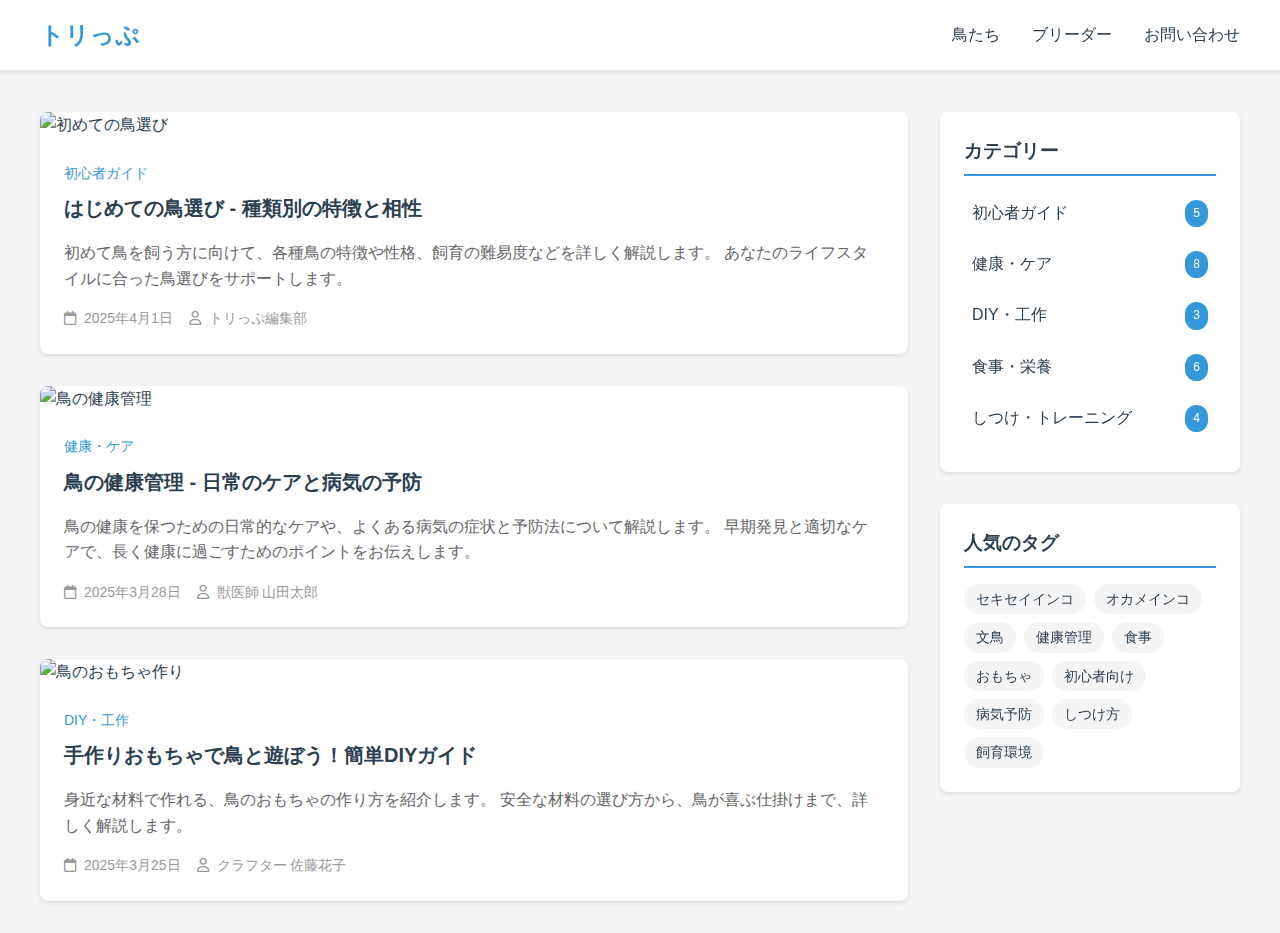
==== blog/index.html @ cfe432b0 "Add blog section with articles and sidebar" ====
<!DOCTYPE html>
<html lang="ja">
<head>
    <meta charset="UTF-8">
    <meta name="viewport" content="width=device-width, initial-scale=1.0">
    <title>ブログ - トリっぷ</title>
    <link rel="stylesheet" href="https://cdnjs.cloudflare.com/ajax/libs/font-awesome/6.0.0/css/all.min.css">
    <style>
        :root {
            --primary-color: #3498db;
            --secondary-color: #2ecc71;
            --text-color: #2c3e50;
            --background-color: #f5f5f5;
        }
        
        body {
            font-family: -apple-system, BlinkMacSystemFont, sans-serif;
            line-height: 1.6;
            margin: 0;
            padding: 0;
            background-color: var(--background-color);
            color: var(--text-color);
        }

        .nav {
            background: white;
            box-shadow: 0 2px 4px rgba(0,0,0,0.1);
            position: fixed;
            width: 100%;
            top: 0;
            z-index: 1000;
        }

        .nav-container {
            max-width: 1200px;
            margin: 0 auto;
            padding: 1rem;
            display: flex;
            justify-content: space-between;
            align-items: center;
        }

        .nav-logo {
            font-size: 1.5rem;
            font-weight: bold;
            color: var(--primary-color);
            text-decoration: none;
        }

        .nav-links {
            display: flex;
            gap: 2rem;
        }

        .nav-link {
            color: var(--text-color);
            text-decoration: none;
            transition: color 0.3s;
        }

        .nav-link:hover {
            color: var(--primary-color);
        }

        .container {
            max-width: 1200px;
            margin: 80px auto 0;
            padding: 2rem;
            display: grid;
            grid-template-columns: 1fr 300px;
            gap: 2rem;
        }

        .blog-grid {
            display: grid;
            gap: 2rem;
        }

        .blog-card {
            background: white;
            border-radius: 8px;
            overflow: hidden;
            box-shadow: 0 2px 4px rgba(0,0,0,0.1);
            transition: transform 0.3s;
        }

        .blog-card:hover {
            transform: translateY(-5px);
        }

        .blog-image {
            width: 100%;
            height: 200px;
            object-fit: cover;
        }

        .blog-content {
            padding: 1.5rem;
        }

        .blog-category {
            color: var(--primary-color);
            font-size: 0.875rem;
            margin-bottom: 0.5rem;
        }

        .blog-title {
            font-size: 1.25rem;
            margin: 0 0 1rem;
            color: var(--text-color);
        }

        .blog-excerpt {
            color: #666;
            margin-bottom: 1rem;
            display: -webkit-box;
            -webkit-line-clamp: 3;
            -webkit-box-orient: vertical;
            overflow: hidden;
        }

        .blog-meta {
            display: flex;
            align-items: center;
            color: #999;
            font-size: 0.875rem;
        }

        .blog-meta i {
            margin-right: 0.5rem;
        }

        .blog-meta span {
            margin-right: 1rem;
        }

        .sidebar {
            position: sticky;
            top: 100px;
            align-self: start;
        }

        .sidebar-section {
            background: white;
            border-radius: 8px;
            padding: 1.5rem;
            margin-bottom: 2rem;
            box-shadow: 0 2px 4px rgba(0,0,0,0.1);
        }

        .sidebar-section h3 {
            margin-top: 0;
            margin-bottom: 1rem;
            padding-bottom: 0.5rem;
            border-bottom: 2px solid var(--primary-color);
        }

        .category-list {
            list-style: none;
            padding: 0;
            margin: 0;
        }

        .category-list li {
            margin-bottom: 0.5rem;
        }

        .category-list a {
            color: var(--text-color);
            text-decoration: none;
            display: flex;
            justify-content: space-between;
            padding: 0.5rem;
            border-radius: 4px;
            transition: background-color 0.3s;
        }

        .category-list a:hover {
            background-color: var(--background-color);
        }

        .category-count {
            background: var(--primary-color);
            color: white;
            padding: 0.25rem 0.5rem;
            border-radius: 12px;
            font-size: 0.75rem;
        }

        .tag-cloud {
            display: flex;
            flex-wrap: wrap;
            gap: 0.5rem;
        }

        .tag {
            background: var(--background-color);
            color: var(--text-color);
            padding: 0.25rem 0.75rem;
            border-radius: 16px;
            font-size: 0.875rem;
            text-decoration: none;
            transition: background-color 0.3s;
        }

        .tag:hover {
            background: var(--primary-color);
            color: white;
        }

        .btn {
            display: inline-block;
            padding: 0.5rem 1rem;
            background: var(--primary-color);
            color: white;
            text-decoration: none;
            border-radius: 4px;
            transition: background-color 0.3s;
        }

        .btn:hover {
            background: #2980b9;
        }

        @media (max-width: 768px) {
            .container {
                grid-template-columns: 1fr;
            }

            .sidebar {
                position: static;
            }
        }
    </style>
</head>
<body>
    <nav class="nav">
        <div class="nav-container">
            <a href="../index.html" class="nav-logo">トリっぷ</a>
            <div class="nav-links">
                <a href="../index.html#birds" class="nav-link">鳥たち</a>
                <a href="../index.html#breeders" class="nav-link">ブリーダー</a>
                <a href="../index.html#contact" class="nav-link">お問い合わせ</a>
            </div>
        </div>
    </nav>

    <div class="container">
        <main class="blog-grid">
            <article class="blog-card">
                <img src="https://images.unsplash.com/photo-1552728089-57bdde30beb3" alt="初めての鳥選び" class="blog-image">
                <div class="blog-content">
                    <div class="blog-category">初心者ガイド</div>
                    <h2 class="blog-title">はじめての鳥選び - 種類別の特徴と相性</h2>
                    <p class="blog-excerpt">
                        初めて鳥を飼う方に向けて、各種鳥の特徴や性格、飼育の難易度などを詳しく解説します。
                        あなたのライフスタイルに合った鳥選びをサポートします。
                    </p>
                    <div class="blog-meta">
                        <i class="far fa-calendar"></i>
                        <span>2025年4月1日</span>
                        <i class="far fa-user"></i>
                        <span>トリっぷ編集部</span>
                    </div>
                </div>
            </article>

            <article class="blog-card">
                <img src="https://images.unsplash.com/photo-1591198936750-16d8e15edb9e" alt="鳥の健康管理" class="blog-image">
                <div class="blog-content">
                    <div class="blog-category">健康・ケア</div>
                    <h2 class="blog-title">鳥の健康管理 - 日常のケアと病気の予防</h2>
                    <p class="blog-excerpt">
                        鳥の健康を保つための日常的なケアや、よくある病気の症状と予防法について解説します。
                        早期発見と適切なケアで、長く健康に過ごすためのポイントをお伝えします。
                    </p>
                    <div class="blog-meta">
                        <i class="far fa-calendar"></i>
                        <span>2025年3月28日</span>
                        <i class="far fa-user"></i>
                        <span>獣医師 山田太郎</span>
                    </div>
                </div>
            </article>

            <article class="blog-card">
                <img src="https://images.unsplash.com/photo-1557160854-e1e89fdd3286" alt="鳥のおもちゃ作り" class="blog-image">
                <div class="blog-content">
                    <div class="blog-category">DIY・工作</div>
                    <h2 class="blog-title">手作りおもちゃで鳥と遊ぼう！簡単DIYガイド</h2>
                    <p class="blog-excerpt">
                        身近な材料で作れる、鳥のおもちゃの作り方を紹介します。
                        安全な材料の選び方から、鳥が喜ぶ仕掛けまで、詳しく解説します。
                    </p>
                    <div class="blog-meta">
                        <i class="far fa-calendar"></i>
                        <span>2025年3月25日</span>
                        <i class="far fa-user"></i>
                        <span>クラフター 佐藤花子</span>
                    </div>
                </div>
            </article>
        </main>

        <aside class="sidebar">
            <section class="sidebar-section">
                <h3>カテゴリー</h3>
                <ul class="category-list">
                    <li>
                        <a href="#">
                            初心者ガイド
                            <span class="category-count">5</span>
                        </a>
                    </li>
                    <li>
                        <a href="#">
                            健康・ケア
                            <span class="category-count">8</span>
                        </a>
                    </li>
                    <li>
                        <a href="#">
                            DIY・工作
                            <span class="category-count">3</span>
                        </a>
                    </li>
                    <li>
                        <a href="#">
                            食事・栄養
                            <span class="category-count">6</span>
                        </a>
                    </li>
                    <li>
                        <a href="#">
                            しつけ・トレーニング
                            <span class="category-count">4</span>
                        </a>
                    </li>
                </ul>
            </section>

            <section class="sidebar-section">
                <h3>人気のタグ</h3>
                <div class="tag-cloud">
                    <a href="#" class="tag">セキセイインコ</a>
                    <a href="#" class="tag">オカメインコ</a>
                    <a href="#" class="tag">文鳥</a>
                    <a href="#" class="tag">健康管理</a>
                    <a href="#" class="tag">食事</a>
                    <a href="#" class="tag">おもちゃ</a>
                    <a href="#" class="tag">初心者向け</a>
                    <a href="#" class="tag">病気予防</a>
                    <a href="#" class="tag">しつけ方</a>
                    <a href="#" class="tag">飼育環境</a>
                </div>
            </section>
        </aside>
    </div>
</body>
</html>
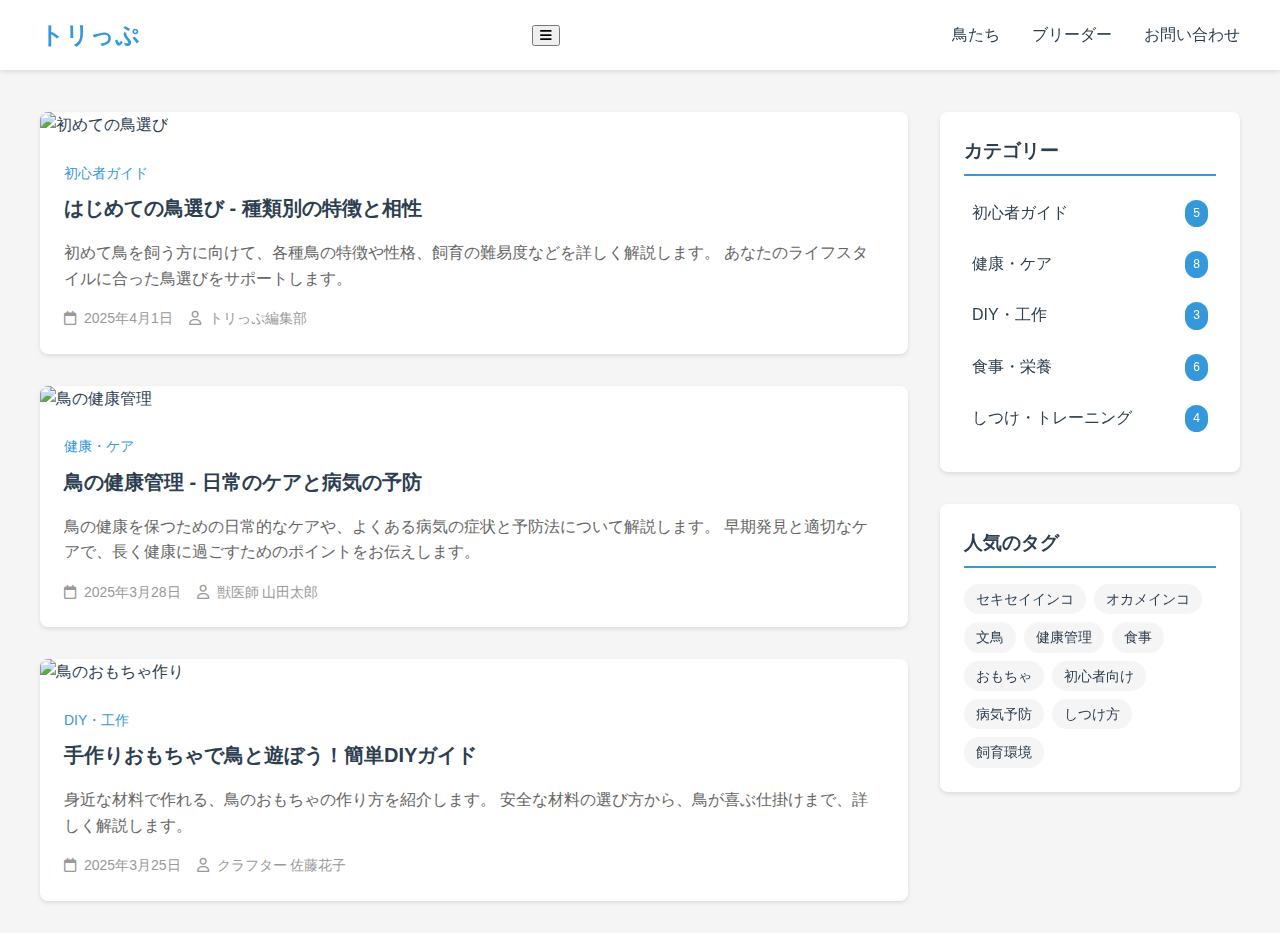
==== commit 39312567: "Improve responsive design for mobile devices" ====
--- a/blog/index.html
+++ b/blog/index.html
@@ -115,6 +115,7 @@
             margin-bottom: 1rem;
             display: -webkit-box;
             -webkit-line-clamp: 3;
+            line-clamp: 3;
             -webkit-box-orient: vertical;
             overflow: hidden;
         }
@@ -225,10 +226,74 @@
         @media (max-width: 768px) {
             .container {
                 grid-template-columns: 1fr;
+                padding: 1rem;
+                margin-top: 60px;
+            }
+
+            .nav-container {
+                flex-direction: column;
+                padding: 0.5rem;
+            }
+
+            .nav-links {
+                flex-direction: column;
+                width: 100%;
+                gap: 0;
+                display: none;
+            }
+
+            .nav-links.active {
+                display: flex;
+            }
+
+            .nav-link {
+                padding: 0.75rem;
+                border-bottom: 1px solid #eee;
+                text-align: center;
+            }
+
+            .mobile-menu-btn {
+                display: block;
+                position: absolute;
+                right: 1rem;
+                top: 1rem;
+                background: none;
+                border: none;
+                font-size: 1.5rem;
+                color: var(--text-color);
+                cursor: pointer;
             }
 
             .sidebar {
                 position: static;
+                margin-top: 2rem;
+            }
+
+            .blog-image {
+                height: 150px;
+            }
+        }
+
+        @media (max-width: 480px) {
+            .blog-card {
+                margin-bottom: 1.5rem;
+            }
+
+            .blog-meta {
+                flex-wrap: wrap;
+            }
+
+            .blog-meta span {
+                margin-bottom: 0.5rem;
+            }
+
+            .tag-cloud {
+                gap: 0.25rem;
+            }
+
+            .tag {
+                font-size: 0.75rem;
+                padding: 0.25rem 0.5rem;
             }
         }
     </style>
@@ -237,6 +302,9 @@
     <nav class="nav">
         <div class="nav-container">
             <a href="../index.html" class="nav-logo">トリっぷ</a>
+            <button class="mobile-menu-btn" onclick="toggleMobileMenu()">
+                <i class="fas fa-bars"></i>
+            </button>
             <div class="nav-links">
                 <a href="../index.html#birds" class="nav-link">鳥たち</a>
                 <a href="../index.html#breeders" class="nav-link">ブリーダー</a>
@@ -356,5 +424,29 @@
             </section>
         </aside>
     </div>
+
+    <script>
+        // モバイルメニュー
+        function toggleMobileMenu() {
+            const navLinks = document.querySelector('.nav-links');
+            navLinks.classList.toggle('active');
+        }
+
+        // モバイルメニューのリンクをクリックしたらメニューを閉じる
+        document.querySelectorAll('.nav-link').forEach(link => {
+            link.addEventListener('click', () => {
+                if (window.innerWidth <= 768) {
+                    document.querySelector('.nav-links').classList.remove('active');
+                }
+            });
+        });
+
+        // ウィンドウリサイズ時にモバイルメニューを初期状態に戻す
+        window.addEventListener('resize', () => {
+            if (window.innerWidth > 768) {
+                document.querySelector('.nav-links').classList.remove('active');
+            }
+        });
+    </script>
 </body>
 </html>
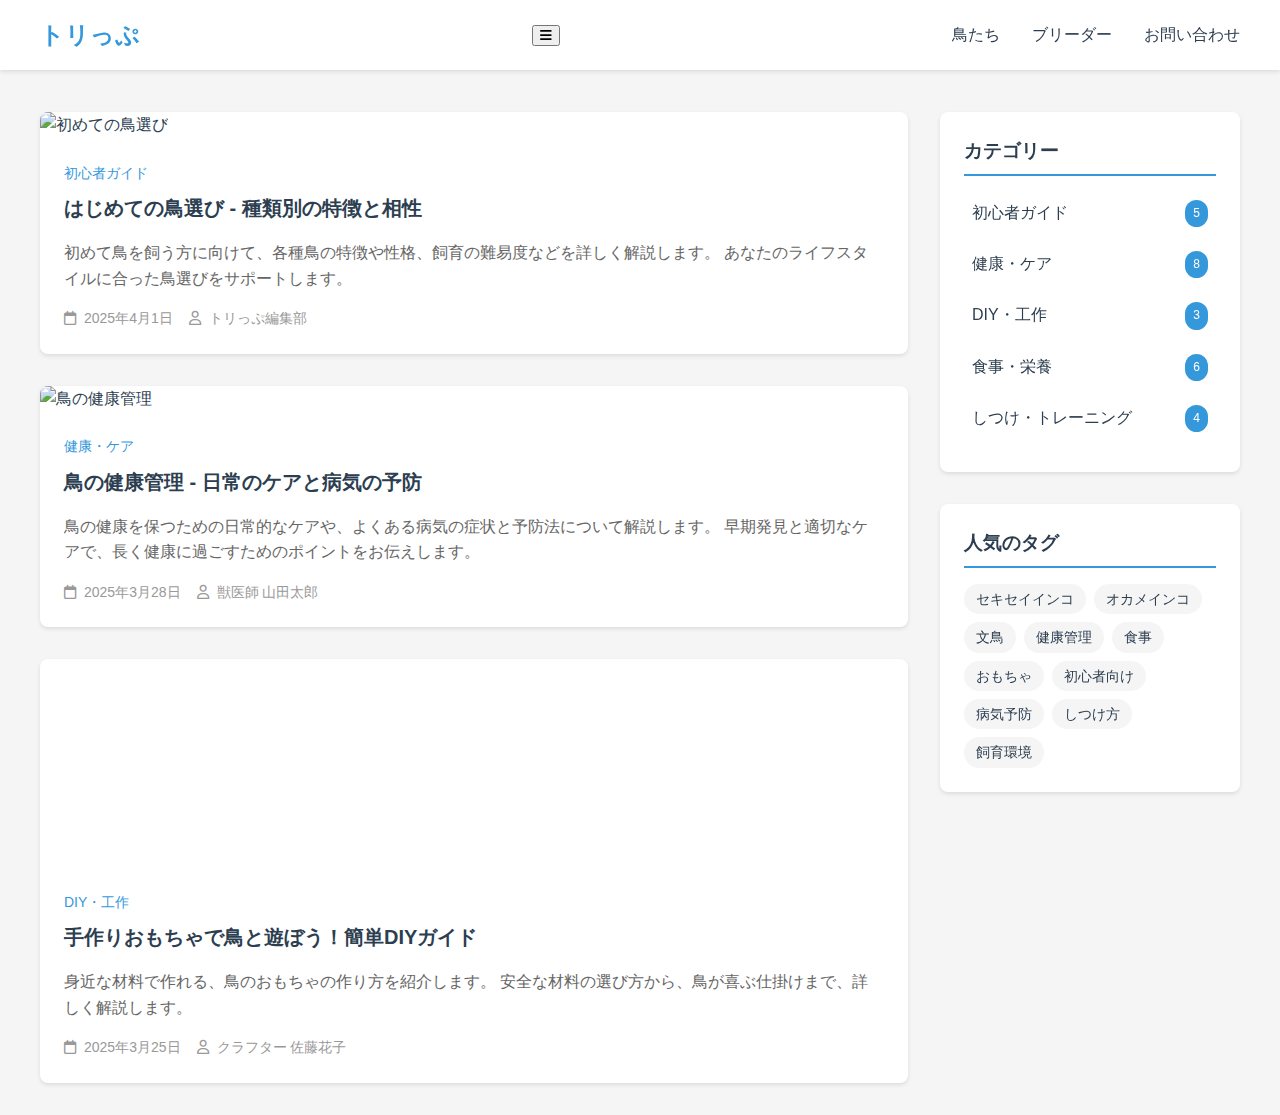
==== commit 55200778: "Optimize performance with lazy loading and caching" ====
--- a/blog/index.html
+++ b/blog/index.html
@@ -4,7 +4,10 @@
     <meta charset="UTF-8">
     <meta name="viewport" content="width=device-width, initial-scale=1.0">
     <title>ブログ - トリっぷ</title>
-    <link rel="stylesheet" href="https://cdnjs.cloudflare.com/ajax/libs/font-awesome/6.0.0/css/all.min.css">
+    <meta name="description" content="鳥の育て方や豆知識、ブリーダーからのアドバイスなど、鳥との暮らしに役立つ情報をお届けします。">
+    <link rel="preconnect" href="https://cdnjs.cloudflare.com">
+    <link rel="preconnect" href="https://images.unsplash.com">
+    <link rel="stylesheet" href="https://cdnjs.cloudflare.com/ajax/libs/font-awesome/6.0.0/css/all.min.css" media="print" onload="this.media='all'">
     <style>
         :root {
             --primary-color: #3498db;
@@ -316,7 +319,7 @@
     <div class="container">
         <main class="blog-grid">
             <article class="blog-card">
-                <img src="https://images.unsplash.com/photo-1552728089-57bdde30beb3" alt="初めての鳥選び" class="blog-image">
+                <img src="[data-uri]" data-src="https://images.unsplash.com/photo-1552728089-57bdde30beb3" alt="初めての鳥選び" class="blog-image lazy" loading="lazy">
                 <div class="blog-content">
                     <div class="blog-category">初心者ガイド</div>
                     <h2 class="blog-title">はじめての鳥選び - 種類別の特徴と相性</h2>
@@ -334,7 +337,7 @@
             </article>
 
             <article class="blog-card">
-                <img src="https://images.unsplash.com/photo-1591198936750-16d8e15edb9e" alt="鳥の健康管理" class="blog-image">
+                <img src="[data-uri]" data-src="https://images.unsplash.com/photo-1591198936750-16d8e15edb9e" alt="鳥の健康管理" class="blog-image lazy" loading="lazy">
                 <div class="blog-content">
                     <div class="blog-category">健康・ケア</div>
                     <h2 class="blog-title">鳥の健康管理 - 日常のケアと病気の予防</h2>
@@ -352,7 +355,7 @@
             </article>
 
             <article class="blog-card">
-                <img src="https://images.unsplash.com/photo-1557160854-e1e89fdd3286" alt="鳥のおもちゃ作り" class="blog-image">
+                <img src="[data-uri]" data-src="https://images.unsplash.com/photo-1557160854-e1e89fdd3286" alt="鳥のおもちゃ作り" class="blog-image lazy" loading="lazy">
                 <div class="blog-content">
                     <div class="blog-category">DIY・工作</div>
                     <h2 class="blog-title">手作りおもちゃで鳥と遊ぼう！簡単DIYガイド</h2>
@@ -426,6 +429,59 @@
     </div>
 
     <script>
+        // 遅延読み込みの初期化
+        document.addEventListener("DOMContentLoaded", function() {
+            let lazyImages = [].slice.call(document.querySelectorAll("img.lazy"));
+            let active = false;
+
+            const lazyLoad = function() {
+                if (active === false) {
+                    active = true;
+
+                    setTimeout(function() {
+                        lazyImages.forEach(function(lazyImage) {
+                            if ((lazyImage.getBoundingClientRect().top <= window.innerHeight && lazyImage.getBoundingClientRect().bottom >= 0) && getComputedStyle(lazyImage).display !== "none") {
+                                lazyImage.src = lazyImage.dataset.src;
+                                lazyImage.classList.remove("lazy");
+
+                                lazyImages = lazyImages.filter(function(image) {
+                                    return image !== lazyImage;
+                                });
+
+                                if (lazyImages.length === 0) {
+                                    document.removeEventListener("scroll", lazyLoad);
+                                    window.removeEventListener("resize", lazyLoad);
+                                    window.removeEventListener("orientationchange", lazyLoad);
+                                }
+                            }
+                        });
+
+                        active = false;
+                    }, 200);
+                }
+            };
+
+            document.addEventListener("scroll", lazyLoad);
+            window.addEventListener("resize", lazyLoad);
+            window.addEventListener("orientationchange", lazyLoad);
+            lazyLoad();
+        });
+
+        // カテゴリーとタグのキャッシュ
+        const categoryData = {
+            'beginner': { count: 5, name: '初心者ガイド' },
+            'health': { count: 8, name: '健康・ケア' },
+            'diy': { count: 3, name: 'DIY・工作' },
+            'food': { count: 6, name: '食事・栄養' },
+            'training': { count: 4, name: 'しつけ・トレーニング' }
+        };
+
+        const tagData = [
+            'セキセイインコ', 'オカメインコ', '文鳥', '健康管理',
+            '食事', 'おもちゃ', '初心者向け', '病気予防',
+            'しつけ方', '飼育環境'
+        ];
+
         // モバイルメニュー
         function toggleMobileMenu() {
             const navLinks = document.querySelector('.nav-links');
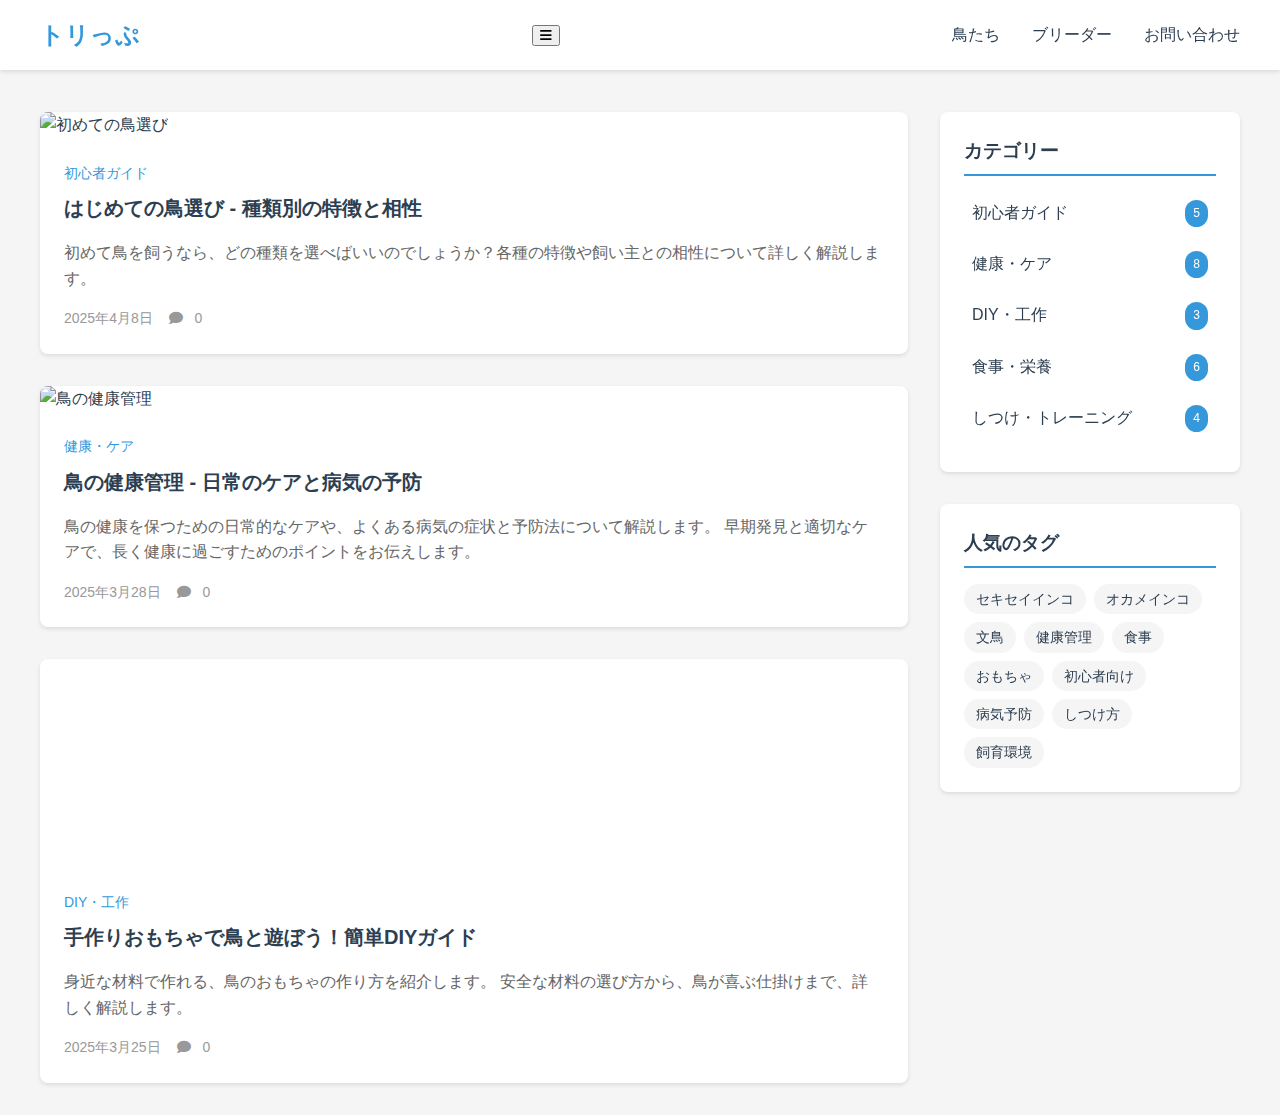
==== commit 9e741ad4: "Add article detail page and comment system" ====
--- a/blog/index.html
+++ b/blog/index.html
@@ -8,6 +8,7 @@
     <link rel="preconnect" href="https://cdnjs.cloudflare.com">
     <link rel="preconnect" href="https://images.unsplash.com">
     <link rel="stylesheet" href="https://cdnjs.cloudflare.com/ajax/libs/font-awesome/6.0.0/css/all.min.css" media="print" onload="this.media='all'">
+    <link rel="stylesheet" href="../css/comments.css">
     <style>
         :root {
             --primary-color: #3498db;
@@ -111,6 +112,16 @@
             font-size: 1.25rem;
             margin: 0 0 1rem;
             color: var(--text-color);
+        }
+
+        .blog-title a {
+            color: var(--text-color);
+            text-decoration: none;
+            transition: color 0.3s;
+        }
+
+        .blog-title a:hover {
+            color: var(--primary-color);
         }
 
         .blog-excerpt {
@@ -319,55 +330,75 @@
     <div class="container">
         <main class="blog-grid">
             <article class="blog-card">
-                <img src="[data-uri]" data-src="https://images.unsplash.com/photo-1552728089-57bdde30beb3" alt="初めての鳥選び" class="blog-image lazy" loading="lazy">
+                <img src="[data-uri]" 
+                     data-src="https://images.unsplash.com/photo-1552728089-57bdde30beb3" 
+                     alt="初めての鳥選び" 
+                     class="blog-image lazy"
+                     loading="lazy">
                 <div class="blog-content">
                     <div class="blog-category">初心者ガイド</div>
-                    <h2 class="blog-title">はじめての鳥選び - 種類別の特徴と相性</h2>
+                    <h2 class="blog-title">
+                        <a href="articles/bird-selection-guide.html">はじめての鳥選び - 種類別の特徴と相性</a>
+                    </h2>
                     <p class="blog-excerpt">
-                        初めて鳥を飼う方に向けて、各種鳥の特徴や性格、飼育の難易度などを詳しく解説します。
-                        あなたのライフスタイルに合った鳥選びをサポートします。
+                        初めて鳥を飼うなら、どの種類を選べばいいのでしょうか？各種の特徴や飼い主との相性について詳しく解説します。
                     </p>
                     <div class="blog-meta">
-                        <i class="far fa-calendar"></i>
-                        <span>2025年4月1日</span>
-                        <i class="far fa-user"></i>
-                        <span>トリっぷ編集部</span>
+                        <span class="blog-date">2025年4月8日</span>
+                        <span class="blog-comments">
+                            <i class="fas fa-comment"></i>
+                            <span class="comment-count" data-article-id="bird-selection-guide">0</span>
+                        </span>
                     </div>
                 </div>
             </article>
 
             <article class="blog-card">
-                <img src="[data-uri]" data-src="https://images.unsplash.com/photo-1591198936750-16d8e15edb9e" alt="鳥の健康管理" class="blog-image lazy" loading="lazy">
+                <img src="[data-uri]" 
+                     data-src="https://images.unsplash.com/photo-1591198936750-16d8e15edb9e" 
+                     alt="鳥の健康管理" 
+                     class="blog-image lazy"
+                     loading="lazy">
                 <div class="blog-content">
                     <div class="blog-category">健康・ケア</div>
-                    <h2 class="blog-title">鳥の健康管理 - 日常のケアと病気の予防</h2>
+                    <h2 class="blog-title">
+                        <a href="articles/bird-health-management.html">鳥の健康管理 - 日常のケアと病気の予防</a>
+                    </h2>
                     <p class="blog-excerpt">
                         鳥の健康を保つための日常的なケアや、よくある病気の症状と予防法について解説します。
                         早期発見と適切なケアで、長く健康に過ごすためのポイントをお伝えします。
                     </p>
                     <div class="blog-meta">
-                        <i class="far fa-calendar"></i>
-                        <span>2025年3月28日</span>
-                        <i class="far fa-user"></i>
-                        <span>獣医師 山田太郎</span>
+                        <span class="blog-date">2025年3月28日</span>
+                        <span class="blog-comments">
+                            <i class="fas fa-comment"></i>
+                            <span class="comment-count" data-article-id="bird-health-management">0</span>
+                        </span>
                     </div>
                 </div>
             </article>
 
             <article class="blog-card">
-                <img src="[data-uri]" data-src="https://images.unsplash.com/photo-1557160854-e1e89fdd3286" alt="鳥のおもちゃ作り" class="blog-image lazy" loading="lazy">
+                <img src="[data-uri]" 
+                     data-src="https://images.unsplash.com/photo-1557160854-e1e89fdd3286" 
+                     alt="鳥のおもちゃ作り" 
+                     class="blog-image lazy"
+                     loading="lazy">
                 <div class="blog-content">
                     <div class="blog-category">DIY・工作</div>
-                    <h2 class="blog-title">手作りおもちゃで鳥と遊ぼう！簡単DIYガイド</h2>
+                    <h2 class="blog-title">
+                        <a href="articles/bird-toy-diy.html">手作りおもちゃで鳥と遊ぼう！簡単DIYガイド</a>
+                    </h2>
                     <p class="blog-excerpt">
                         身近な材料で作れる、鳥のおもちゃの作り方を紹介します。
                         安全な材料の選び方から、鳥が喜ぶ仕掛けまで、詳しく解説します。
                     </p>
                     <div class="blog-meta">
-                        <i class="far fa-calendar"></i>
-                        <span>2025年3月25日</span>
-                        <i class="far fa-user"></i>
-                        <span>クラフター 佐藤花子</span>
+                        <span class="blog-date">2025年3月25日</span>
+                        <span class="blog-comments">
+                            <i class="fas fa-comment"></i>
+                            <span class="comment-count" data-article-id="bird-toy-diy">0</span>
+                        </span>
                     </div>
                 </div>
             </article>
@@ -428,6 +459,7 @@
         </aside>
     </div>
 
+    <script src="../js/comments.js"></script>
     <script>
         // 遅延読み込みの初期化
         document.addEventListener("DOMContentLoaded", function() {
@@ -465,6 +497,23 @@
             window.addEventListener("resize", lazyLoad);
             window.addEventListener("orientationchange", lazyLoad);
             lazyLoad();
+        });
+
+        // コメントシステムの初期化
+        const commentSystem = new CommentSystem();
+
+        // コメント数の更新
+        function updateCommentCounts() {
+            document.querySelectorAll('.comment-count').forEach(counter => {
+                const articleId = counter.dataset.articleId;
+                const comments = commentSystem.getComments(articleId);
+                counter.textContent = comments.length;
+            });
+        }
+
+        // 初期表示時にコメント数を更新
+        document.addEventListener('DOMContentLoaded', () => {
+            updateCommentCounts();
         });
 
         // カテゴリーとタグのキャッシュ
--- a/css/comments.css
+++ b/css/comments.css
@@ -0,0 +1,208 @@
+.comments-section {
+    margin: 2rem 0;
+    padding: 1rem;
+    background: #fff;
+    border-radius: 8px;
+    box-shadow: 0 2px 4px rgba(0,0,0,0.1);
+}
+
+.comments-header {
+    margin-bottom: 1rem;
+    padding-bottom: 1rem;
+    border-bottom: 1px solid #eee;
+}
+
+.comments-header h2 {
+    margin: 0;
+    color: var(--text-color);
+    font-size: 1.5rem;
+}
+
+.comment-form {
+    margin-bottom: 2rem;
+}
+
+.comment-form textarea {
+    width: 100%;
+    min-height: 100px;
+    padding: 0.75rem;
+    border: 1px solid #ddd;
+    border-radius: 4px;
+    resize: vertical;
+    margin-bottom: 1rem;
+    font-family: inherit;
+}
+
+.comment-form button {
+    background: var(--primary-color);
+    color: white;
+    border: none;
+    padding: 0.75rem 1.5rem;
+    border-radius: 4px;
+    cursor: pointer;
+    transition: background-color 0.3s;
+}
+
+.comment-form button:hover {
+    background-color: #2980b9;
+}
+
+.comment {
+    margin-bottom: 1.5rem;
+    padding: 1rem;
+    background: #f8f9fa;
+    border-radius: 4px;
+}
+
+.comment-header {
+    display: flex;
+    justify-content: space-between;
+    align-items: center;
+    margin-bottom: 0.5rem;
+}
+
+.comment-author {
+    font-weight: bold;
+    color: var(--text-color);
+}
+
+.comment-timestamp {
+    color: #666;
+    font-size: 0.875rem;
+}
+
+.comment-content {
+    margin-bottom: 1rem;
+    line-height: 1.6;
+}
+
+.comment-actions {
+    display: flex;
+    gap: 1rem;
+    margin-bottom: 1rem;
+}
+
+.comment-actions button {
+    background: none;
+    border: none;
+    color: #666;
+    cursor: pointer;
+    display: flex;
+    align-items: center;
+    gap: 0.5rem;
+    padding: 0.25rem 0.5rem;
+    border-radius: 4px;
+    transition: all 0.3s;
+}
+
+.comment-actions button:hover {
+    background: #eee;
+    color: var(--primary-color);
+}
+
+.comment-replies {
+    margin-left: 2rem;
+    padding-left: 1rem;
+    border-left: 2px solid #eee;
+}
+
+.comment-reply {
+    margin: 1rem 0;
+    padding: 0.75rem;
+    background: white;
+    border-radius: 4px;
+}
+
+.reply-header {
+    display: flex;
+    justify-content: space-between;
+    align-items: center;
+    margin-bottom: 0.5rem;
+}
+
+.reply-author {
+    font-weight: bold;
+    color: var(--text-color);
+}
+
+.reply-timestamp {
+    color: #666;
+    font-size: 0.875rem;
+}
+
+.reply-content {
+    margin-bottom: 0.5rem;
+}
+
+.reply-form {
+    margin-top: 1rem;
+    padding: 1rem;
+    background: white;
+    border-radius: 4px;
+}
+
+.reply-form textarea {
+    width: 100%;
+    min-height: 80px;
+    padding: 0.5rem;
+    border: 1px solid #ddd;
+    border-radius: 4px;
+    resize: vertical;
+    margin-bottom: 0.5rem;
+    font-family: inherit;
+}
+
+.reply-form button {
+    background: var(--primary-color);
+    color: white;
+    border: none;
+    padding: 0.5rem 1rem;
+    border-radius: 4px;
+    cursor: pointer;
+    transition: background-color 0.3s;
+}
+
+.reply-form button:hover {
+    background-color: #2980b9;
+}
+
+.no-comments {
+    text-align: center;
+    color: #666;
+    font-style: italic;
+    padding: 2rem;
+}
+
+.like-button.liked {
+    color: #e74c3c;
+}
+
+@media (max-width: 768px) {
+    .comments-section {
+        padding: 0.75rem;
+    }
+
+    .comment {
+        padding: 0.75rem;
+    }
+
+    .comment-replies {
+        margin-left: 1rem;
+        padding-left: 0.5rem;
+    }
+
+    .comment-actions {
+        flex-wrap: wrap;
+    }
+}
+
+@media (max-width: 480px) {
+    .comment-header {
+        flex-direction: column;
+        align-items: flex-start;
+    }
+
+    .comment-timestamp {
+        margin-top: 0.25rem;
+    }
+}
